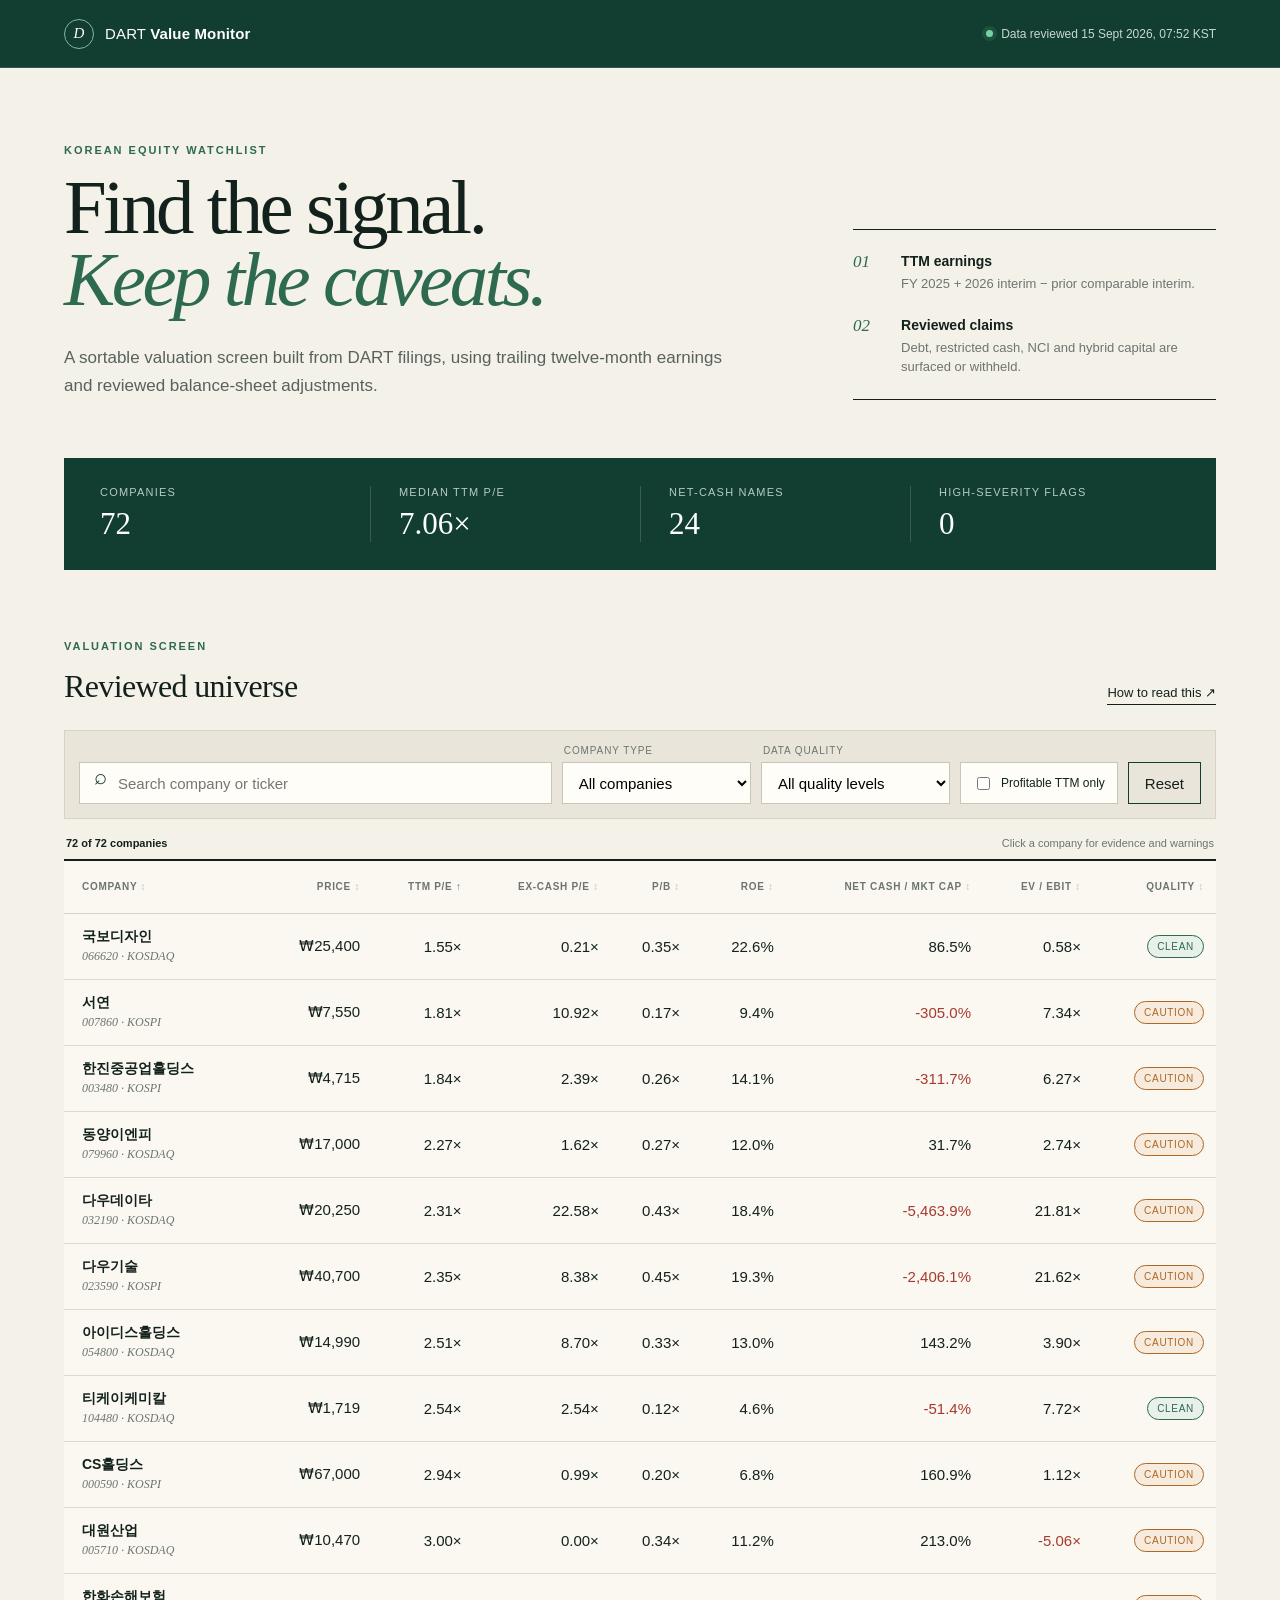
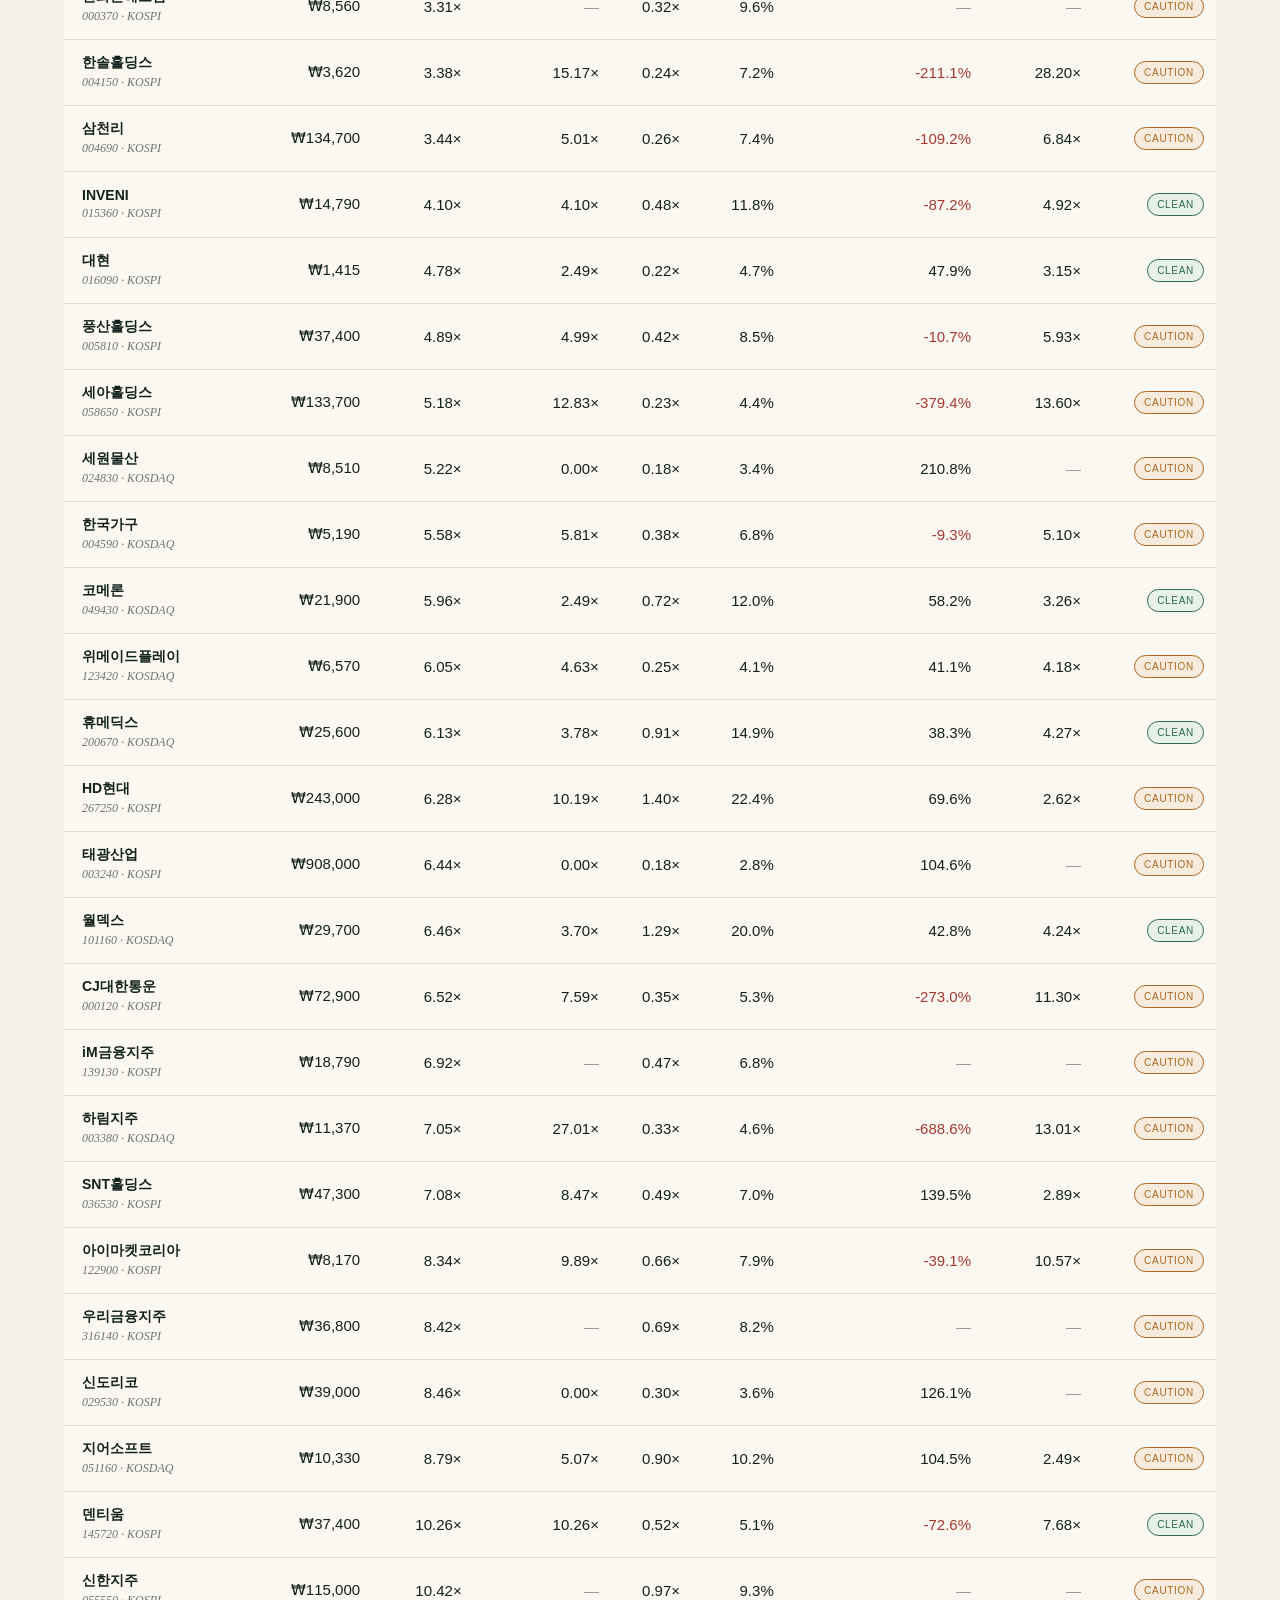
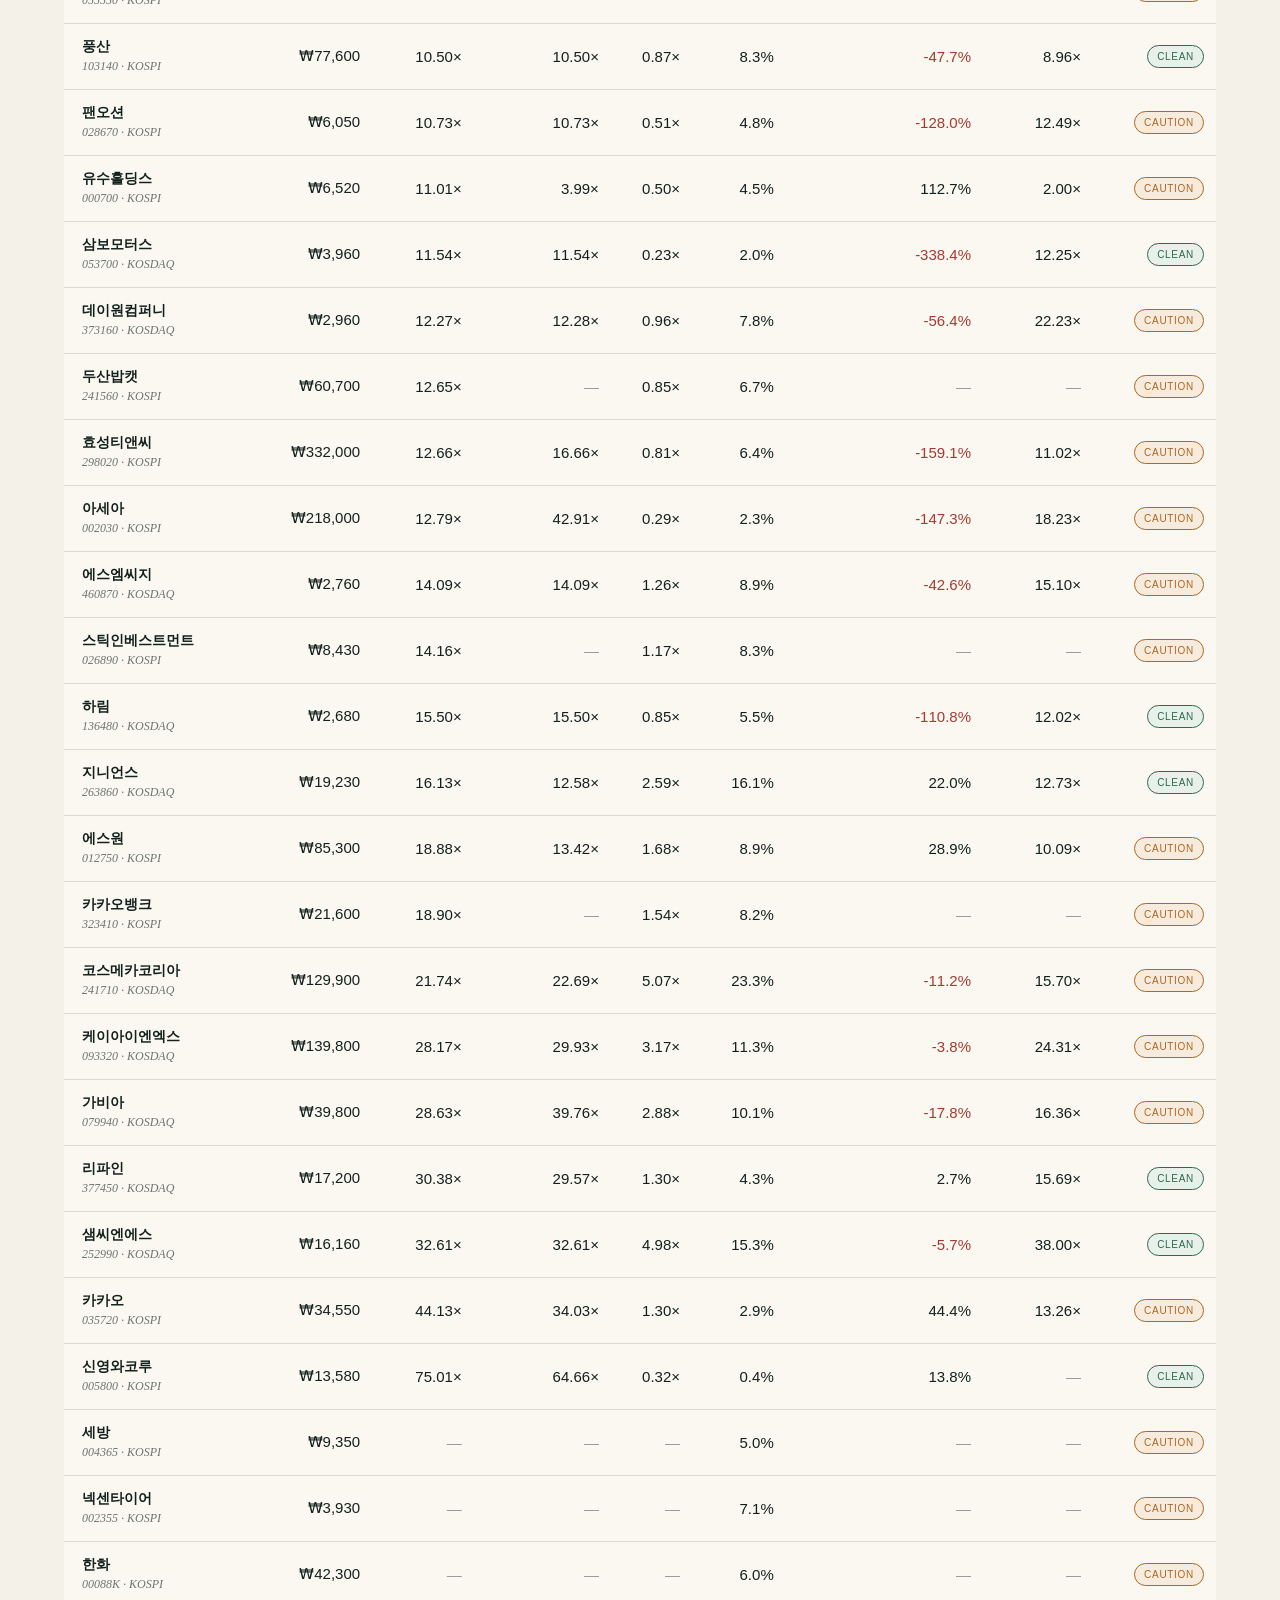
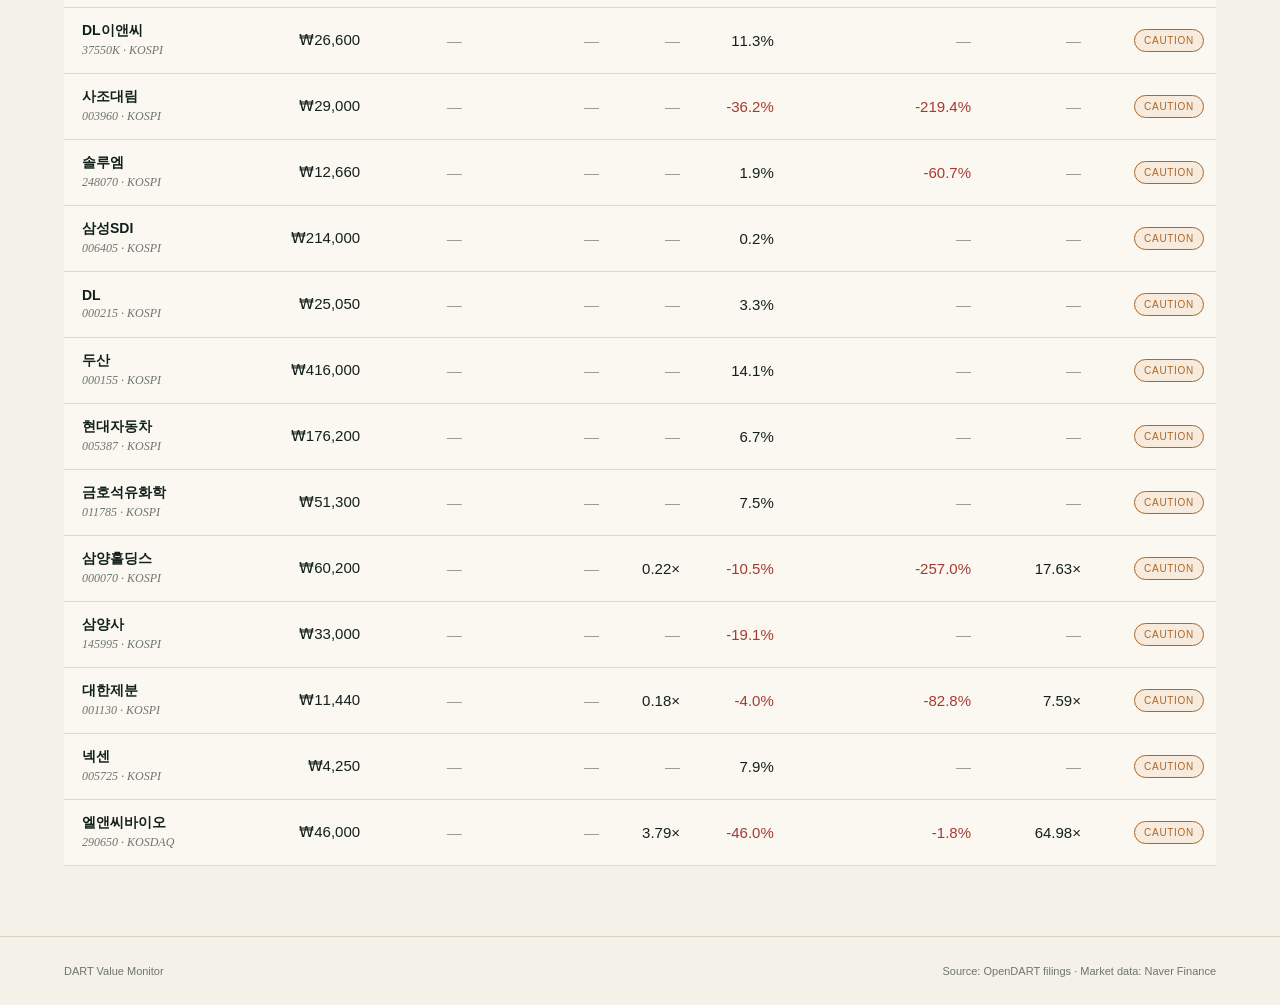
==== docs/index.html @ 4c60c7a3 "Build reviewed valuation dashboard" ====
<!doctype html>
<html lang="en">
<head>
  <meta charset="utf-8">
  <meta name="viewport" content="width=device-width,initial-scale=1">
  <meta name="theme-color" content="#10251f">
  <meta name="description" content="Reviewed TTM valuation screen for a focused Korean equity watchlist.">
  <title>DART Value Monitor</title>
  <link rel="stylesheet" href="dashboard.css">
</head>
<body>
  <header class="topbar">
    <a class="brand" href="./" aria-label="DART Value Monitor home">
      <span class="brand-mark">D</span>
      <span>DART <strong>Value Monitor</strong></span>
    </a>
    <div class="top-status"><span class="pulse"></span><span id="updated">Loading reviewed data…</span></div>
  </header>

  <main>
    <section class="hero">
      <div>
        <p class="eyebrow">KOREAN EQUITY WATCHLIST</p>
        <h1>Find the signal.<br><em>Keep the caveats.</em></h1>
        <p class="intro">A sortable valuation screen built from DART filings, using trailing twelve-month earnings and reviewed balance-sheet adjustments.</p>
      </div>
      <aside class="method-card">
        <span class="method-number">01</span>
        <div><strong>TTM earnings</strong><p>FY 2025 + 2026 interim − prior comparable interim.</p></div>
        <span class="method-number">02</span>
        <div><strong>Reviewed claims</strong><p>Debt, restricted cash, NCI and hybrid capital are surfaced or withheld.</p></div>
      </aside>
    </section>

    <section class="summary" aria-label="Watchlist summary">
      <div><span>Companies</span><strong id="company-count">—</strong></div>
      <div><span>Median TTM P/E</span><strong id="median-pe">—</strong></div>
      <div><span>Net-cash names</span><strong id="net-cash-count">—</strong></div>
      <div><span>High-severity flags</span><strong id="high-count">—</strong></div>
    </section>

    <section class="screen">
      <div class="screen-head">
        <div><p class="eyebrow">VALUATION SCREEN</p><h2>Reviewed universe</h2></div>
        <button id="method-button" class="text-button" type="button">How to read this ↗</button>
      </div>

      <div class="controls">
        <label class="search"><span aria-hidden="true">⌕</span><input id="search" type="search" placeholder="Search company or ticker" autocomplete="off"></label>
        <label><span>Company type</span><select id="type-filter"><option value="all">All companies</option><option value="operating">Operating</option><option value="holding">Holding</option><option value="financial">Financial</option></select></label>
        <label><span>Data quality</span><select id="quality-filter"><option value="all">All quality levels</option><option value="clean">Clean</option><option value="caution">Caution</option><option value="review">Review required</option></select></label>
        <label class="check"><input id="profitable-filter" type="checkbox"><span>Profitable TTM only</span></label>
        <button id="reset" class="reset" type="button">Reset</button>
      </div>

      <div class="result-line"><span id="result-count">—</span><span>Click a company for evidence and warnings</span></div>
      <div class="table-wrap">
        <table>
          <thead><tr>
            <th data-key="company" class="left">Company</th>
            <th data-key="price">Price</th>
            <th data-key="pe">TTM P/E</th>
            <th data-key="ex_cash_pe">Ex-cash P/E</th>
            <th data-key="pb">P/B</th>
            <th data-key="roe">ROE</th>
            <th data-key="net_cash_pct">Net cash / Mkt cap</th>
            <th data-key="ev_ebit">EV / EBIT</th>
            <th data-key="quality">Quality</th>
          </tr></thead>
          <tbody id="rows"><tr><td colspan="9" class="empty">Loading valuation feed…</td></tr></tbody>
        </table>
      </div>
    </section>
  </main>

  <dialog id="detail-dialog">
    <div class="dialog-head"><div><p class="eyebrow" id="detail-ticker"></p><h2 id="detail-company"></h2></div><button id="close-detail" aria-label="Close details">×</button></div>
    <div id="detail-content"></div>
  </dialog>

  <dialog id="method-dialog">
    <div class="dialog-head"><div><p class="eyebrow">METHODOLOGY</p><h2>How to read the screen</h2></div><button id="close-method" aria-label="Close methodology">×</button></div>
    <div class="method-copy">
      <p><strong>TTM</strong> uses the latest full year plus the current cumulative interim period, less the comparable prior-year interim period. Annual fallback is labelled when a complete bridge is unavailable.</p>
      <p><strong>Blank values</strong> are deliberate. The screen withholds a ratio when debt, cash restrictions, share-class claims, currency conversion or the underlying profit measure is unsuitable.</p>
      <p><strong>Quality</strong> reflects extraction and methodology checks. “Clean” means no current audit flag; it is not an investment recommendation or a statement that earnings are normalized.</p>
      <p><strong>EV</strong> includes reviewed debt and a book-value proxy for noncontrolling interests. Financial companies use P/E, P/B and ROE; industrial EV and DCF are withheld.</p>
    </div>
  </dialog>

  <footer><span>DART Value Monitor</span><span>Source: OpenDART filings · Market data: Naver Finance</span></footer>
  <script src="dashboard.js" defer></script>
</body>
</html>
---- docs/dashboard.css ----
:root{--ink:#13211d;--forest:#123d31;--moss:#2d6a4f;--paper:#f4f1e8;--white:#fffdf7;--line:#d8d2c3;--muted:#6d756f;--amber:#ad6726;--red:#a63a32;--shadow:0 20px 55px rgba(20,42,34,.16)}
*{box-sizing:border-box}
html{scroll-behavior:smooth}
body{margin:0;background:var(--paper);color:var(--ink);font-family:Inter,ui-sans-serif,-apple-system,BlinkMacSystemFont,"Segoe UI",sans-serif;font-size:15px}
button,input,select{font:inherit}
button{color:inherit}
.topbar{height:68px;padding:0 clamp(22px,5vw,78px);display:flex;align-items:center;justify-content:space-between;border-bottom:1px solid rgba(255,255,255,.14);background:var(--forest);color:white}
.brand{color:white;text-decoration:none;display:flex;align-items:center;gap:11px;letter-spacing:.01em}
.brand strong{font-weight:650}
.brand-mark{display:grid;place-items:center;width:30px;height:30px;border:1px solid #8ab49e;border-radius:50%;font-family:Georgia,serif;font-style:italic}
.top-status{display:flex;align-items:center;gap:8px;color:#c8d8d0;font-size:12px}
.pulse{width:7px;height:7px;background:#76d39f;border-radius:50%;box-shadow:0 0 0 4px rgba(118,211,159,.12)}
main{max-width:1500px;margin:auto;padding:0 clamp(18px,5vw,72px)}
.hero{min-height:390px;padding:72px 0 58px;display:grid;grid-template-columns:minmax(0,1.3fr) minmax(290px,.7fr);gap:9vw;align-items:end}
.eyebrow{font-size:11px;font-weight:750;letter-spacing:.18em;color:var(--moss);margin:0 0 16px}
h1{font:500 clamp(48px,6vw,82px)/.94 Georgia,serif;letter-spacing:-.045em;margin:0}
h1 em{color:var(--moss);font-weight:400}
.intro{max-width:660px;color:#58625d;font-size:17px;line-height:1.65;margin:28px 0 0}
.method-card{border-top:1px solid var(--ink);border-bottom:1px solid var(--ink);padding:22px 0;display:grid;grid-template-columns:36px 1fr;gap:22px 12px}
.method-card .method-number{font:italic 17px Georgia,serif;color:var(--moss)}
.method-card strong{font-size:14px}
.method-card p{margin:6px 0 0;color:var(--muted);font-size:13px;line-height:1.45}
.summary{background:var(--forest);color:white;display:grid;grid-template-columns:repeat(4,1fr);padding:28px 36px;margin-bottom:70px}
.summary div{padding:0 28px;border-left:1px solid rgba(255,255,255,.16)}
.summary div:first-child{border:0;padding-left:0}
.summary span{display:block;color:#b6cbc1;font-size:11px;text-transform:uppercase;letter-spacing:.11em;margin-bottom:8px}
.summary strong{font:400 31px Georgia,serif}
.screen{padding-bottom:70px}
.screen-head{display:flex;align-items:end;justify-content:space-between;margin-bottom:25px}
h2{font:500 32px Georgia,serif;margin:0;letter-spacing:-.02em}
.text-button{border:0;border-bottom:1px solid var(--ink);background:none;padding:4px 0;cursor:pointer;font-size:13px}
.controls{display:grid;grid-template-columns:minmax(240px,1.5fr) repeat(2,minmax(155px,.6fr)) auto auto;gap:10px;align-items:end;padding:14px;background:#e9e5da;border:1px solid var(--line)}
.controls label>span{display:block;color:var(--muted);font-size:10px;text-transform:uppercase;letter-spacing:.09em;margin:0 0 6px 2px}
.controls input[type=search],.controls select{width:100%;height:42px;border:1px solid #cbc5b7;background:var(--white);border-radius:0;padding:0 12px;outline:none}
.controls input:focus,.controls select:focus{border-color:var(--moss);box-shadow:0 0 0 2px rgba(45,106,79,.12)}
.search{position:relative}.search>span{position:absolute!important;left:13px;bottom:8px;font-size:22px!important;color:var(--forest)!important}.search input{padding-left:38px!important}
.controls .check{height:42px;display:flex;align-items:center;gap:8px;padding:0 12px;background:var(--white);border:1px solid #cbc5b7;white-space:nowrap}
.controls .check span{margin:0;text-transform:none;font-size:12px;letter-spacing:0;color:var(--ink)}
.check input{accent-color:var(--moss)}
.reset{height:42px;border:1px solid var(--forest);background:transparent;padding:0 16px;cursor:pointer}
.result-line{display:flex;justify-content:space-between;padding:18px 2px 10px;color:var(--muted);font-size:11px}
.result-line span:first-child{color:var(--ink);font-weight:650}
.table-wrap{overflow:auto;border-top:2px solid var(--ink);background:rgba(255,253,247,.6)}
table{border-collapse:collapse;width:100%;min-width:1050px}
th{height:52px;border-bottom:1px solid var(--line);font-size:10px;text-transform:uppercase;letter-spacing:.07em;color:var(--muted);text-align:right;white-space:nowrap;cursor:pointer;padding:0 12px}
th:after{content:" ↕";opacity:.4}th.sorted:after{content:" ↓";opacity:1}th.sorted.asc:after{content:" ↑"}
th.left{text-align:left;padding-left:18px}
td{height:66px;padding:10px 12px;border-bottom:1px solid #ded9ce;text-align:right;white-space:nowrap;font-variant-numeric:tabular-nums}
tbody tr{cursor:pointer;transition:background .15s}tbody tr:hover{background:#e9eee9}
td.company{text-align:left;padding-left:18px}.company strong{display:block;font-weight:670;font-size:14px}.company span{font:italic 12px Georgia,serif;color:var(--muted)}
td.muted{color:#9a9d97}.negative{color:var(--red)}
.badge{display:inline-block;border:1px solid currentColor;border-radius:999px;padding:5px 9px;font-size:10px;text-transform:uppercase;letter-spacing:.07em}
.badge.clean{color:var(--moss);background:#e7f0e9}.badge.caution{color:var(--amber);background:#f6ebdc}.badge.review{color:var(--red);background:#f7e4e2}
.empty{text-align:center;color:var(--muted);height:160px}
dialog{width:min(720px,calc(100vw - 30px));max-height:88vh;border:0;padding:0;background:var(--white);color:var(--ink);box-shadow:var(--shadow)}
dialog::backdrop{background:rgba(9,25,20,.66);backdrop-filter:blur(3px)}
.dialog-head{display:flex;align-items:start;justify-content:space-between;padding:30px 34px 22px;border-bottom:1px solid var(--line)}
.dialog-head button{border:0;background:none;font-size:32px;line-height:1;cursor:pointer;color:var(--muted)}
#detail-content,.method-copy{padding:28px 34px 36px;overflow:auto}
.detail-grid{display:grid;grid-template-columns:repeat(3,1fr);gap:1px;background:var(--line);border:1px solid var(--line);margin-bottom:28px}
.detail-grid div{background:var(--white);padding:15px}.detail-grid span{display:block;color:var(--muted);font-size:10px;text-transform:uppercase;letter-spacing:.06em;margin-bottom:5px}.detail-grid strong{font-size:15px}
.detail-section{margin-top:25px}.detail-section h3{font-size:11px;text-transform:uppercase;letter-spacing:.13em;margin:0 0 12px}
.flag{padding:12px 14px;margin:7px 0;background:#f3eee4;border-left:3px solid var(--amber);font-size:13px;line-height:1.45}.flag.low{border-color:var(--moss)}
.source-link{display:inline-block;margin-top:20px;color:var(--forest);text-underline-offset:3px}
.method-copy p{line-height:1.65;color:#505b56;margin:0 0 20px}.method-copy strong{color:var(--ink)}
footer{max-width:1500px;margin:auto;border-top:1px solid var(--line);padding:28px clamp(22px,5vw,78px);display:flex;justify-content:space-between;color:var(--muted);font-size:11px}
@media(max-width:900px){.hero{grid-template-columns:1fr;padding-top:50px}.method-card{display:none}.summary{grid-template-columns:repeat(2,1fr);gap:25px}.summary div:nth-child(3){border:0;padding-left:0}.controls{grid-template-columns:1fr 1fr}.search{grid-column:1/-1}.controls .check{justify-content:center}.reset{width:100%}}
@media(max-width:560px){.top-status{display:none}.hero{min-height:330px}h1{font-size:48px}.summary{padding:23px 20px}.summary div{padding-left:15px}.summary strong{font-size:25px}.controls{grid-template-columns:1fr}.search{grid-column:auto}.screen-head{align-items:start}.text-button{max-width:105px}.dialog-head,#detail-content,.method-copy{padding-left:21px;padding-right:21px}.detail-grid{grid-template-columns:repeat(2,1fr)}footer{display:block;line-height:1.8}}
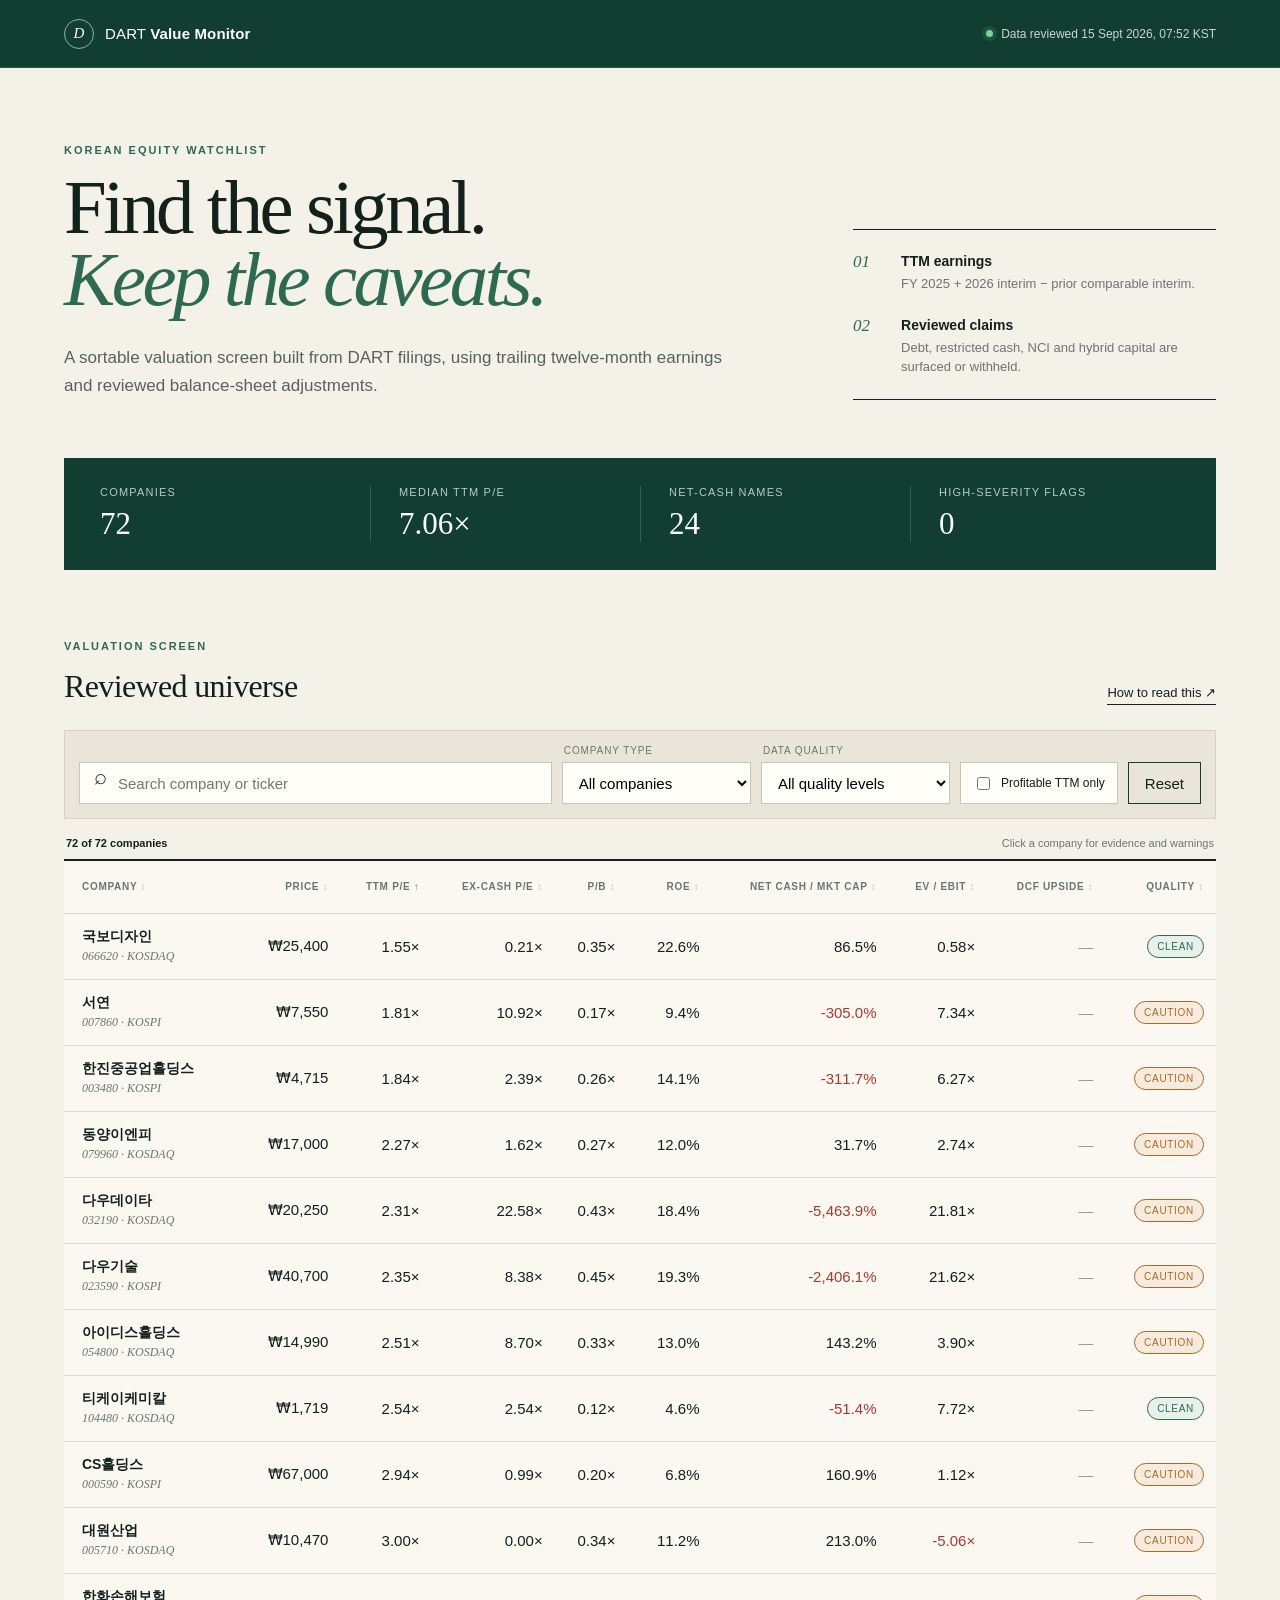
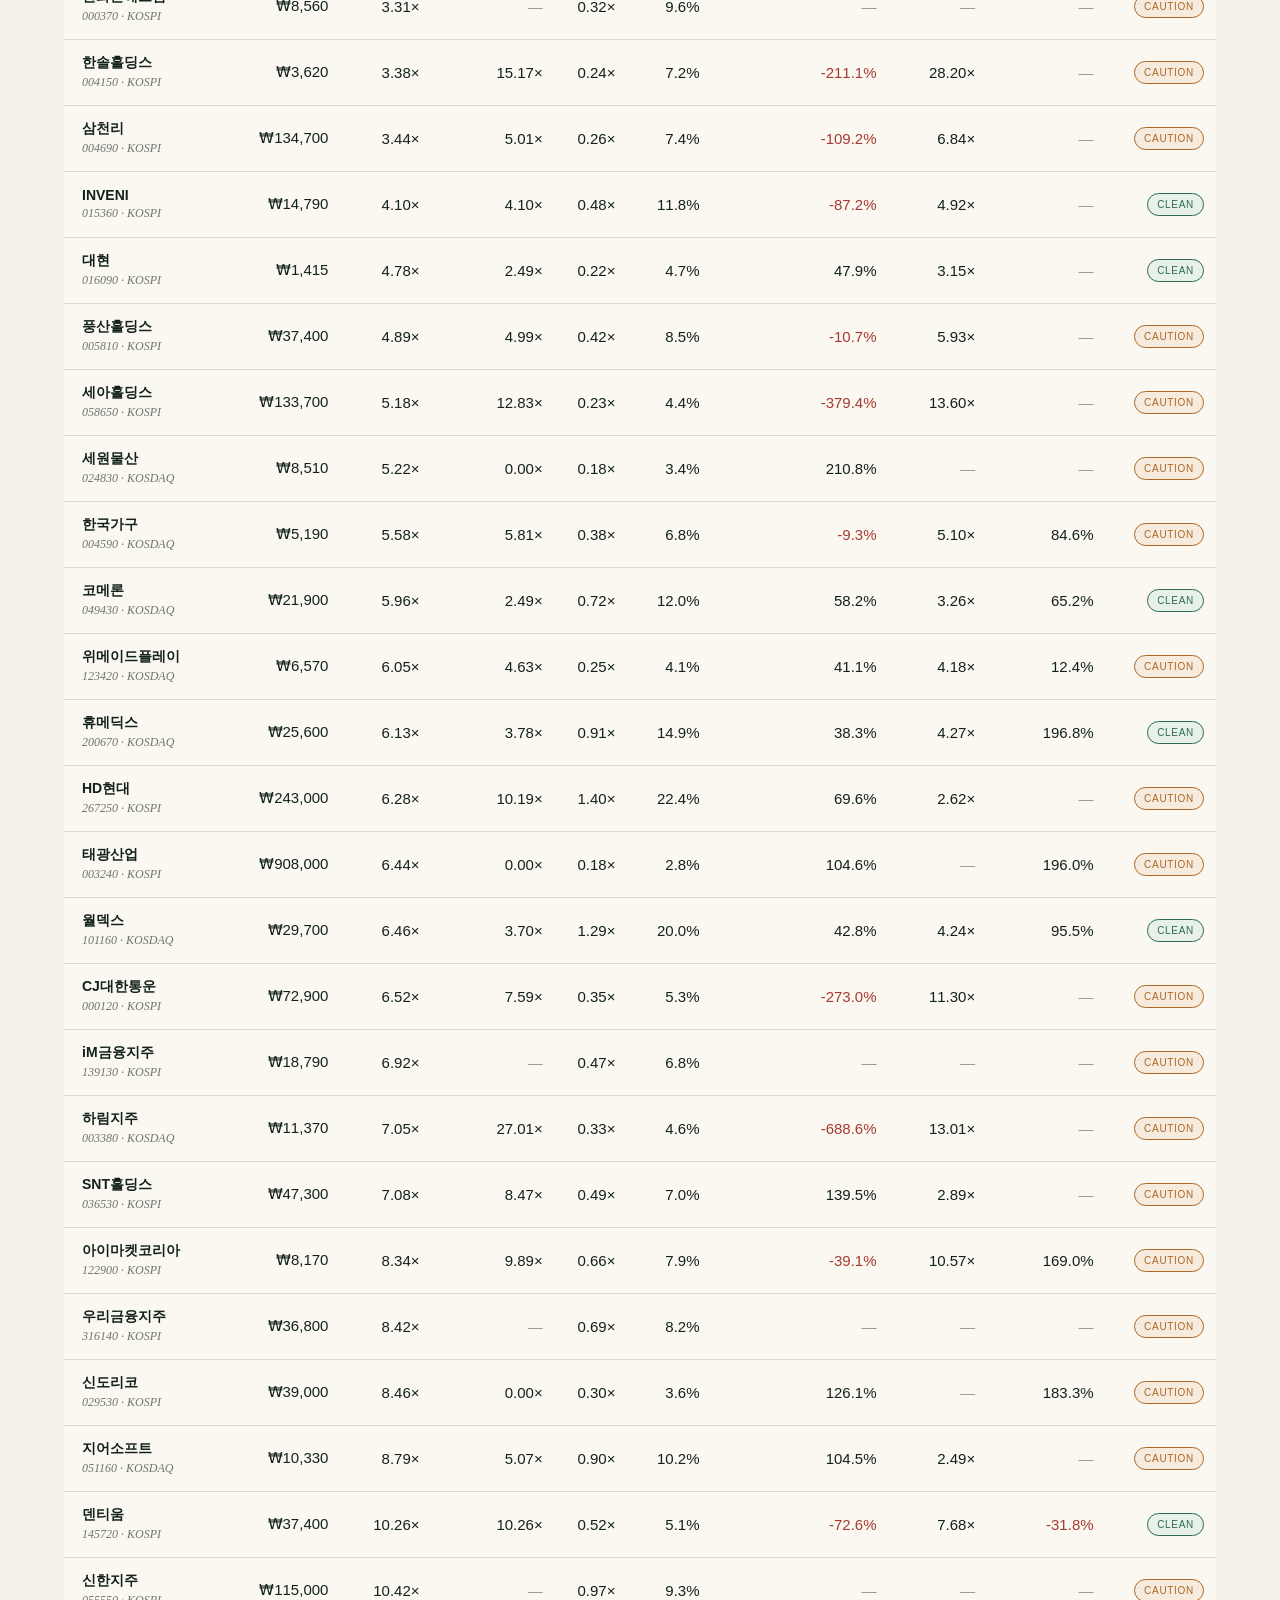
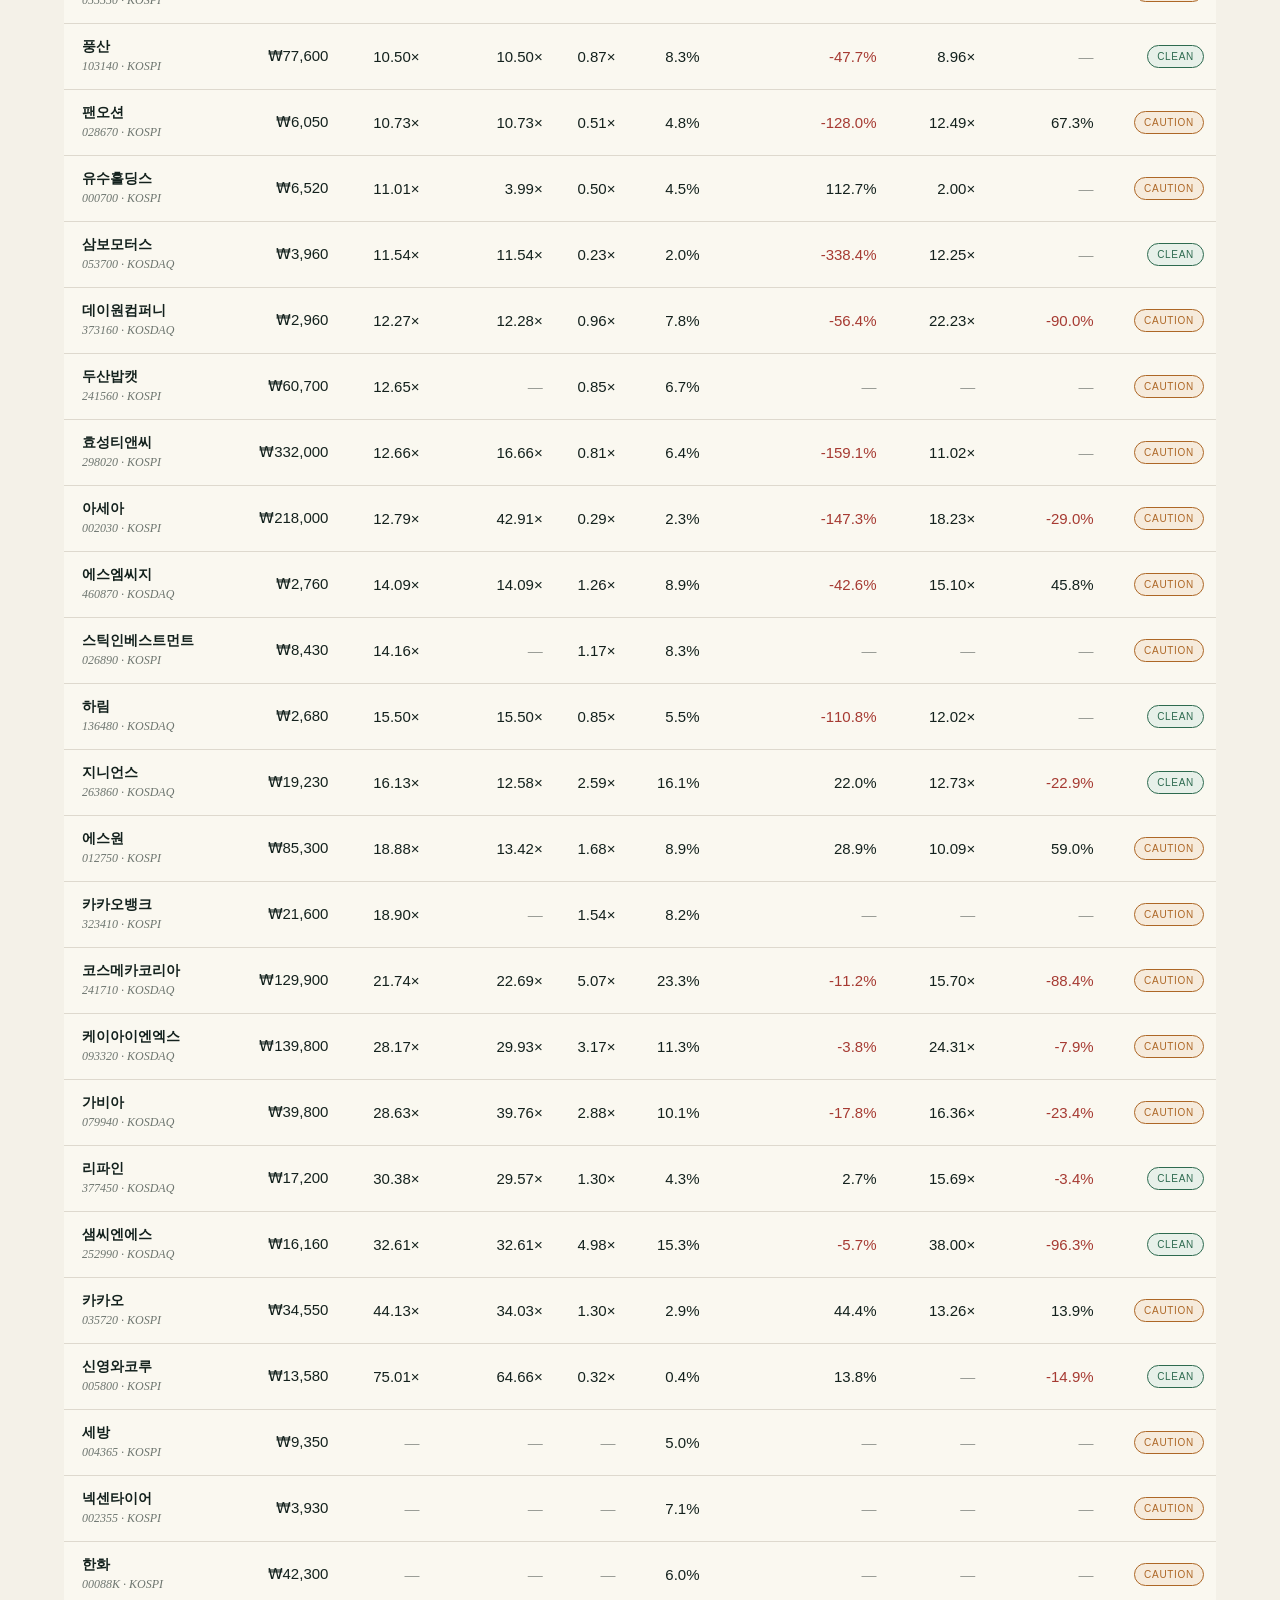
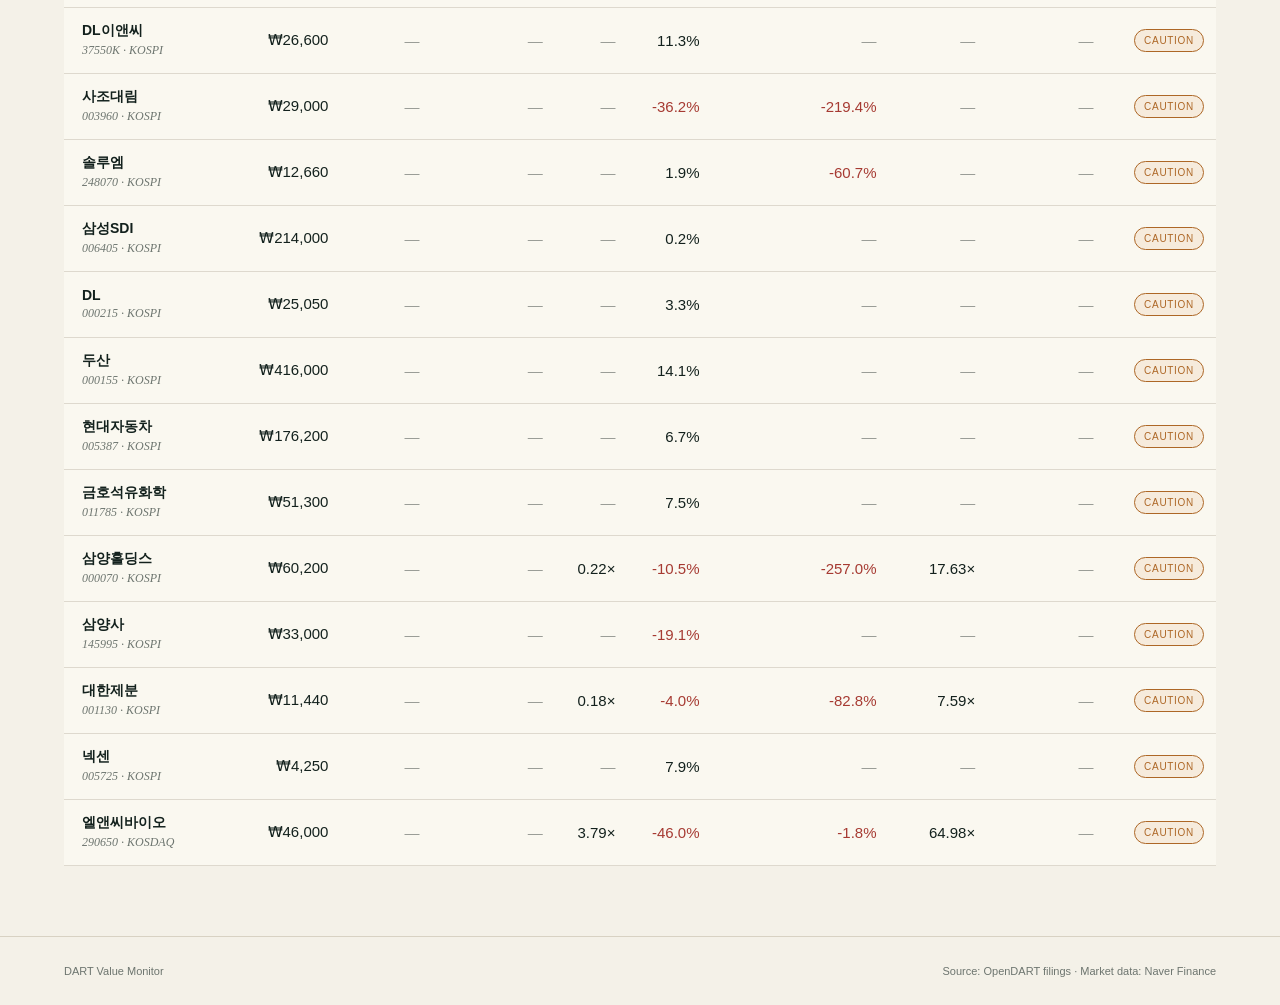
==== commit f99b576b: "Add DCF upside to valuation screen" ====
--- a/docs/index.html
+++ b/docs/index.html
@@ -65,9 +65,10 @@
             <th data-key="roe">ROE</th>
             <th data-key="net_cash_pct">Net cash / Mkt cap</th>
             <th data-key="ev_ebit">EV / EBIT</th>
+            <th data-key="dcf_upside">DCF upside</th>
             <th data-key="quality">Quality</th>
           </tr></thead>
-          <tbody id="rows"><tr><td colspan="9" class="empty">Loading valuation feed…</td></tr></tbody>
+          <tbody id="rows"><tr><td colspan="10" class="empty">Loading valuation feed…</td></tr></tbody>
         </table>
       </div>
     </section>
